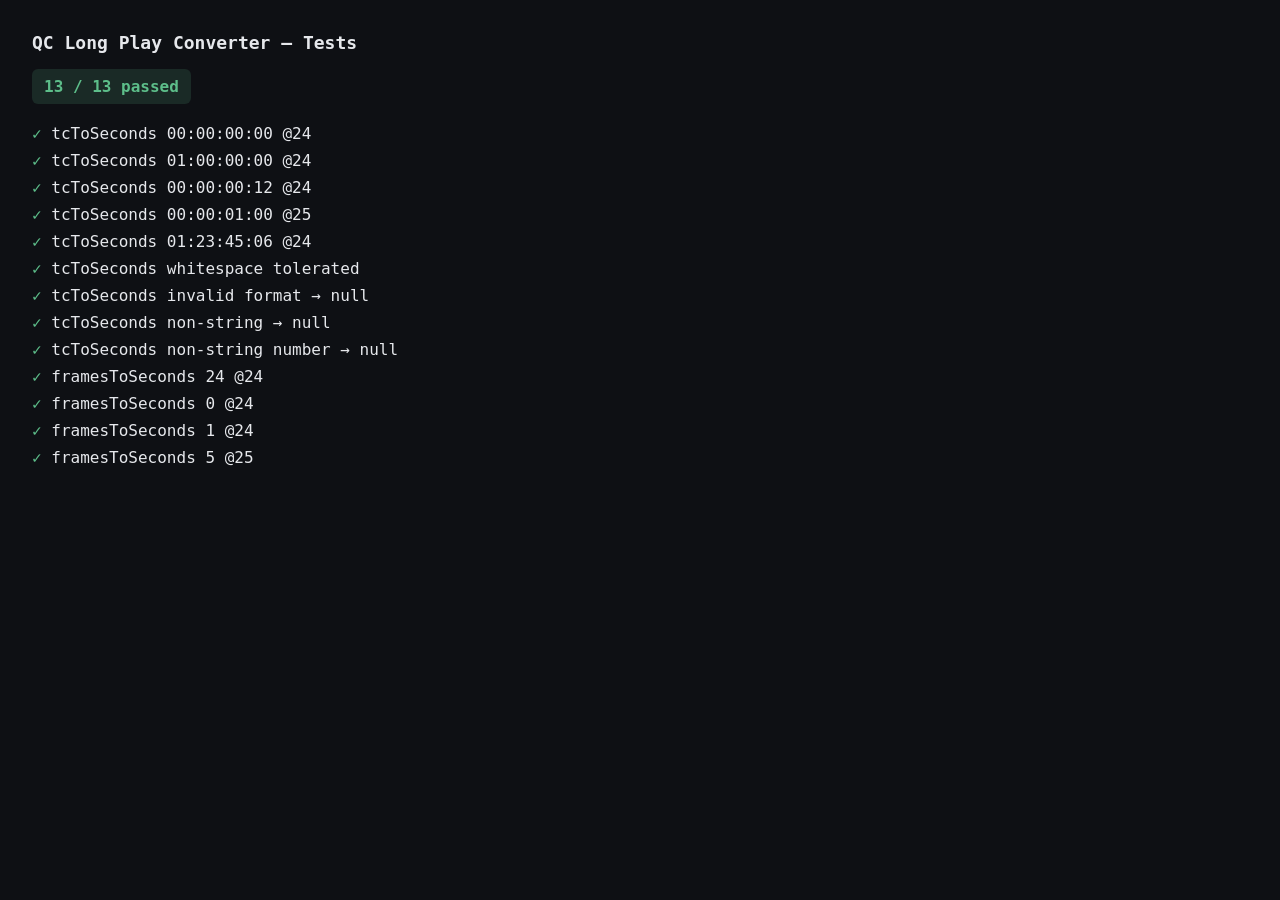
==== web/test.html @ 5fbbaab4 "Add tcToSeconds and framesToSeconds with tests" ====
<!DOCTYPE html>
<html lang="en">
<head>
<meta charset="UTF-8">
<title>QC Long Play Converter — Tests</title>
<style>
  body { font-family: ui-monospace, SFMono-Regular, Menlo, Consolas, monospace;
         background: #0E1014; color: #E6E8EC; padding: 24px; }
  h1 { font-size: 18px; margin: 0 0 16px; }
  .summary { padding: 8px 12px; border-radius: 6px; margin-bottom: 16px;
             display: inline-block; font-weight: 600; }
  .summary.pass { background: rgba(93, 190, 138, 0.15); color: #5DBE8A; }
  .summary.fail { background: rgba(232, 99, 90, 0.15); color: #E8635A; }
  .case { padding: 4px 0; }
  .case.pass::before { content: "✓ "; color: #5DBE8A; }
  .case.fail::before { content: "✗ "; color: #E8635A; }
  .case.fail { color: #E8635A; }
  .detail { color: #8A91A0; padding-left: 18px; font-size: 13px; }
</style>
</head>
<body>
<h1>QC Long Play Converter — Tests</h1>
<div id="summary" class="summary"></div>
<div id="cases"></div>

<script src="vendor/xlsx.full.min.js"></script>
<script src="qc_longplay.js"></script>
<script>
(function () {
  const cases = document.getElementById('cases');
  const summary = document.getElementById('summary');
  let passed = 0;
  let failed = 0;

  function record(label, ok, detail) {
    const div = document.createElement('div');
    div.className = 'case ' + (ok ? 'pass' : 'fail');
    div.textContent = label;
    cases.appendChild(div);
    if (!ok && detail) {
      const d = document.createElement('div');
      d.className = 'detail';
      d.textContent = detail;
      cases.appendChild(d);
    }
    if (ok) passed++; else failed++;
  }

  window.assert = function (label, condition, detail) {
    record(label, !!condition, detail);
  };
  window.assertEq = function (label, actual, expected) {
    const ok = JSON.stringify(actual) === JSON.stringify(expected);
    record(label, ok, ok ? null : `expected ${JSON.stringify(expected)}, got ${JSON.stringify(actual)}`);
  };
  window.assertThrows = function (label, fn, messageContains) {
    try {
      fn();
      record(label, false, 'expected to throw, but did not');
    } catch (e) {
      if (messageContains && !String(e.message).includes(messageContains)) {
        record(label, false, `threw '${e.message}', expected to contain '${messageContains}'`);
      } else {
        record(label, true);
      }
    }
  };

  window.runTests = function (tests) {
    tests();
    const total = passed + failed;
    summary.textContent = `${passed} / ${total} passed${failed ? ` — ${failed} failed` : ''}`;
    summary.className = 'summary ' + (failed ? 'fail' : 'pass');
    window.__testsPassed = failed === 0;
    window.__testCounts = { passed, failed, total };
  };
})();
</script>

<script>
runTests(function () {
  const { tcToSeconds, framesToSeconds } = QCLongPlay;

  // tcToSeconds
  assertEq('tcToSeconds 00:00:00:00 @24', tcToSeconds('00:00:00:00', 24), 0);
  assertEq('tcToSeconds 01:00:00:00 @24', tcToSeconds('01:00:00:00', 24), 3600);
  assertEq('tcToSeconds 00:00:00:12 @24', tcToSeconds('00:00:00:12', 24), 0.5);
  assertEq('tcToSeconds 00:00:01:00 @25', tcToSeconds('00:00:01:00', 25), 1);
  assertEq('tcToSeconds 01:23:45:06 @24',
    tcToSeconds('01:23:45:06', 24),
    1*3600 + 23*60 + 45 + 6/24);
  assertEq('tcToSeconds whitespace tolerated', tcToSeconds('  00:00:01:00  ', 24), 1);
  assertEq('tcToSeconds invalid format → null', tcToSeconds('1:2:3:4', 24), null);
  assertEq('tcToSeconds non-string → null', tcToSeconds(null, 24), null);
  assertEq('tcToSeconds non-string number → null', tcToSeconds(42, 24), null);

  // framesToSeconds
  assertEq('framesToSeconds 24 @24', framesToSeconds(24, 24), 1);
  assertEq('framesToSeconds 0 @24', framesToSeconds(0, 24), 0);
  assertEq('framesToSeconds 1 @24', framesToSeconds(1, 24), 1/24);
  assertEq('framesToSeconds 5 @25', framesToSeconds(5, 25), 0.2);
});
</script>
</body>
</html>
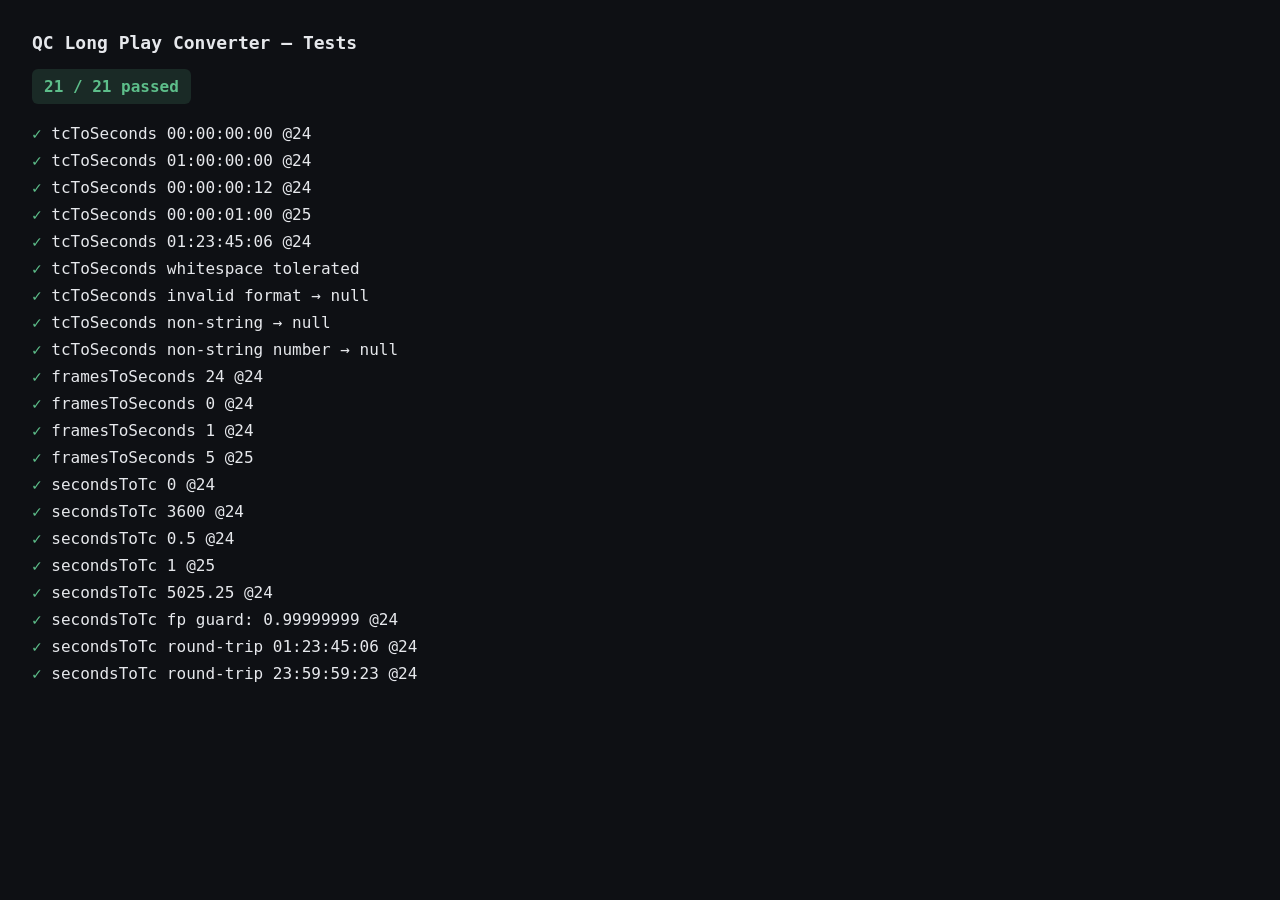
==== commit e9bb7c37: "Add secondsToTc with floating-point guard" ====
--- a/web/test.html
+++ b/web/test.html
@@ -99,6 +99,24 @@
   assertEq('framesToSeconds 0 @24', framesToSeconds(0, 24), 0);
   assertEq('framesToSeconds 1 @24', framesToSeconds(1, 24), 1/24);
   assertEq('framesToSeconds 5 @25', framesToSeconds(5, 25), 0.2);
+
+  // secondsToTc
+  const { secondsToTc } = QCLongPlay;
+  assertEq('secondsToTc 0 @24', secondsToTc(0, 24), '00:00:00:00');
+  assertEq('secondsToTc 3600 @24', secondsToTc(3600, 24), '01:00:00:00');
+  assertEq('secondsToTc 0.5 @24', secondsToTc(0.5, 24), '00:00:00:12');
+  assertEq('secondsToTc 1 @25', secondsToTc(1, 25), '00:00:01:00');
+  assertEq('secondsToTc 5025.25 @24',
+    secondsToTc(5025.25, 24),
+    '01:23:45:06');
+  // Floating-point guard: a value that rounds to fps frames must roll over to the next second.
+  assertEq('secondsToTc fp guard: 0.99999999 @24', secondsToTc(0.99999999, 24), '00:00:01:00');
+  assertEq('secondsToTc round-trip 01:23:45:06 @24',
+    secondsToTc(QCLongPlay.tcToSeconds('01:23:45:06', 24), 24),
+    '01:23:45:06');
+  assertEq('secondsToTc round-trip 23:59:59:23 @24',
+    secondsToTc(QCLongPlay.tcToSeconds('23:59:59:23', 24), 24),
+    '23:59:59:23');
 });
 </script>
 </body>
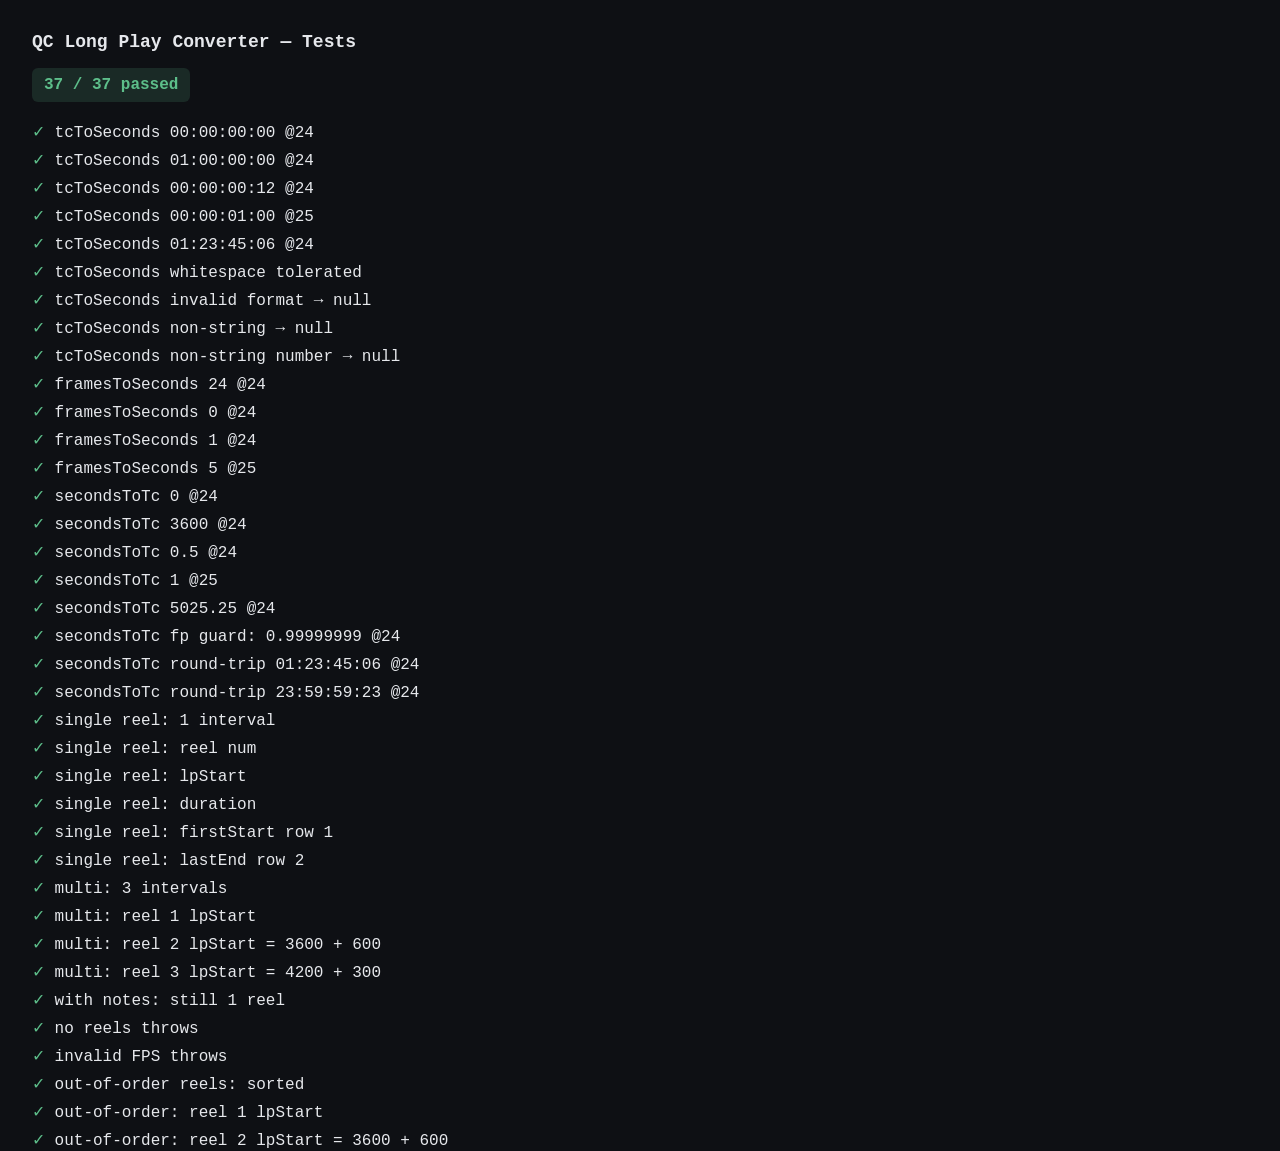
==== commit 21a3fe5f: "Add buildIntervals" ====
--- a/web/test.html
+++ b/web/test.html
@@ -117,6 +117,75 @@
   assertEq('secondsToTc round-trip 23:59:59:23 @24',
     secondsToTc(QCLongPlay.tcToSeconds('23:59:59:23', 24), 24),
     '23:59:59:23');
+
+  // buildIntervals
+  const { buildIntervals } = QCLongPlay;
+
+  // Helper: build a 2D array fixture matching the expected layout.
+  // Columns: 0=note(blank), 1=src tc, 2=dst tc, 3=descriptor.
+  function makeRows(reels, opts) {
+    opts = opts || {};
+    const rows = [[null, null, null, 'Header']];
+    for (const r of reels) {
+      rows.push([null, r.start, null, `Program Start - Reel ${r.n}`]);
+      if (r.notes) rows.push(...r.notes.map(tc => [null, tc, null, 'note']));
+      rows.push([null, r.end, null, `Program End - Reel ${r.n}`]);
+    }
+    return rows;
+  }
+
+  // Single reel
+  const single = makeRows([{ n: 1, start: '01:00:00:00', end: '01:10:00:00' }]);
+  const r1 = buildIntervals(single, { fps: 24, lpStartTc: '01:00:00:00' });
+  assertEq('single reel: 1 interval', r1.intervals.length, 1);
+  assertEq('single reel: reel num', r1.intervals[0].reel, 1);
+  assertEq('single reel: lpStart', r1.intervals[0].lpStart, 3600);
+  assertEq('single reel: duration', r1.intervals[0].duration, 600);
+  assertEq('single reel: firstStart row 1', r1.firstStart, 1);
+  assertEq('single reel: lastEnd row 2', r1.lastEnd, 2);
+
+  // Multi reel — LP cursor advances, durations preserved
+  const multi = makeRows([
+    { n: 1, start: '01:00:00:00', end: '01:10:00:00' },
+    { n: 2, start: '02:00:00:00', end: '02:05:00:00' },
+    { n: 3, start: '03:00:00:00', end: '03:07:30:00' },
+  ]);
+  const r3 = buildIntervals(multi, { fps: 24, lpStartTc: '01:00:00:00' });
+  assertEq('multi: 3 intervals', r3.intervals.length, 3);
+  assertEq('multi: reel 1 lpStart', r3.intervals[0].lpStart, 3600);
+  assertEq('multi: reel 2 lpStart = 3600 + 600', r3.intervals[1].lpStart, 4200);
+  assertEq('multi: reel 3 lpStart = 4200 + 300', r3.intervals[2].lpStart, 4500);
+
+  // Reel boundaries detected even with notes between
+  const withNotes = makeRows([
+    { n: 1, start: '01:00:00:00', end: '01:10:00:00',
+      notes: ['01:01:00:00', '01:05:30:00'] },
+  ]);
+  const rNotes = buildIntervals(withNotes, { fps: 24, lpStartTc: '01:00:00:00' });
+  assertEq('with notes: still 1 reel', rNotes.intervals.length, 1);
+
+  // Error: no reel boundaries
+  assertThrows('no reels throws',
+    () => buildIntervals([[null, null, null, 'unrelated']], { fps: 24, lpStartTc: '01:00:00:00' }),
+    'No reel boundaries found');
+
+  // Error: invalid FPS
+  assertThrows('invalid FPS throws',
+    () => buildIntervals(single, { fps: 0, lpStartTc: '01:00:00:00' }),
+    'FPS must be a positive number');
+
+  // Reels detected out of order should be sorted
+  const reordered = [
+    [null, null, null, 'Header'],
+    [null, '02:00:00:00', null, 'Program Start - Reel 2'],
+    [null, '02:05:00:00', null, 'Program End - Reel 2'],
+    [null, '01:00:00:00', null, 'Program Start - Reel 1'],
+    [null, '01:10:00:00', null, 'Program End - Reel 1'],
+  ];
+  const rReorder = buildIntervals(reordered, { fps: 24, lpStartTc: '01:00:00:00' });
+  assertEq('out-of-order reels: sorted', rReorder.intervals.map(i => i.reel), [1, 2]);
+  assertEq('out-of-order: reel 1 lpStart', rReorder.intervals[0].lpStart, 3600);
+  assertEq('out-of-order: reel 2 lpStart = 3600 + 600', rReorder.intervals[1].lpStart, 4200);
 });
 </script>
 </body>
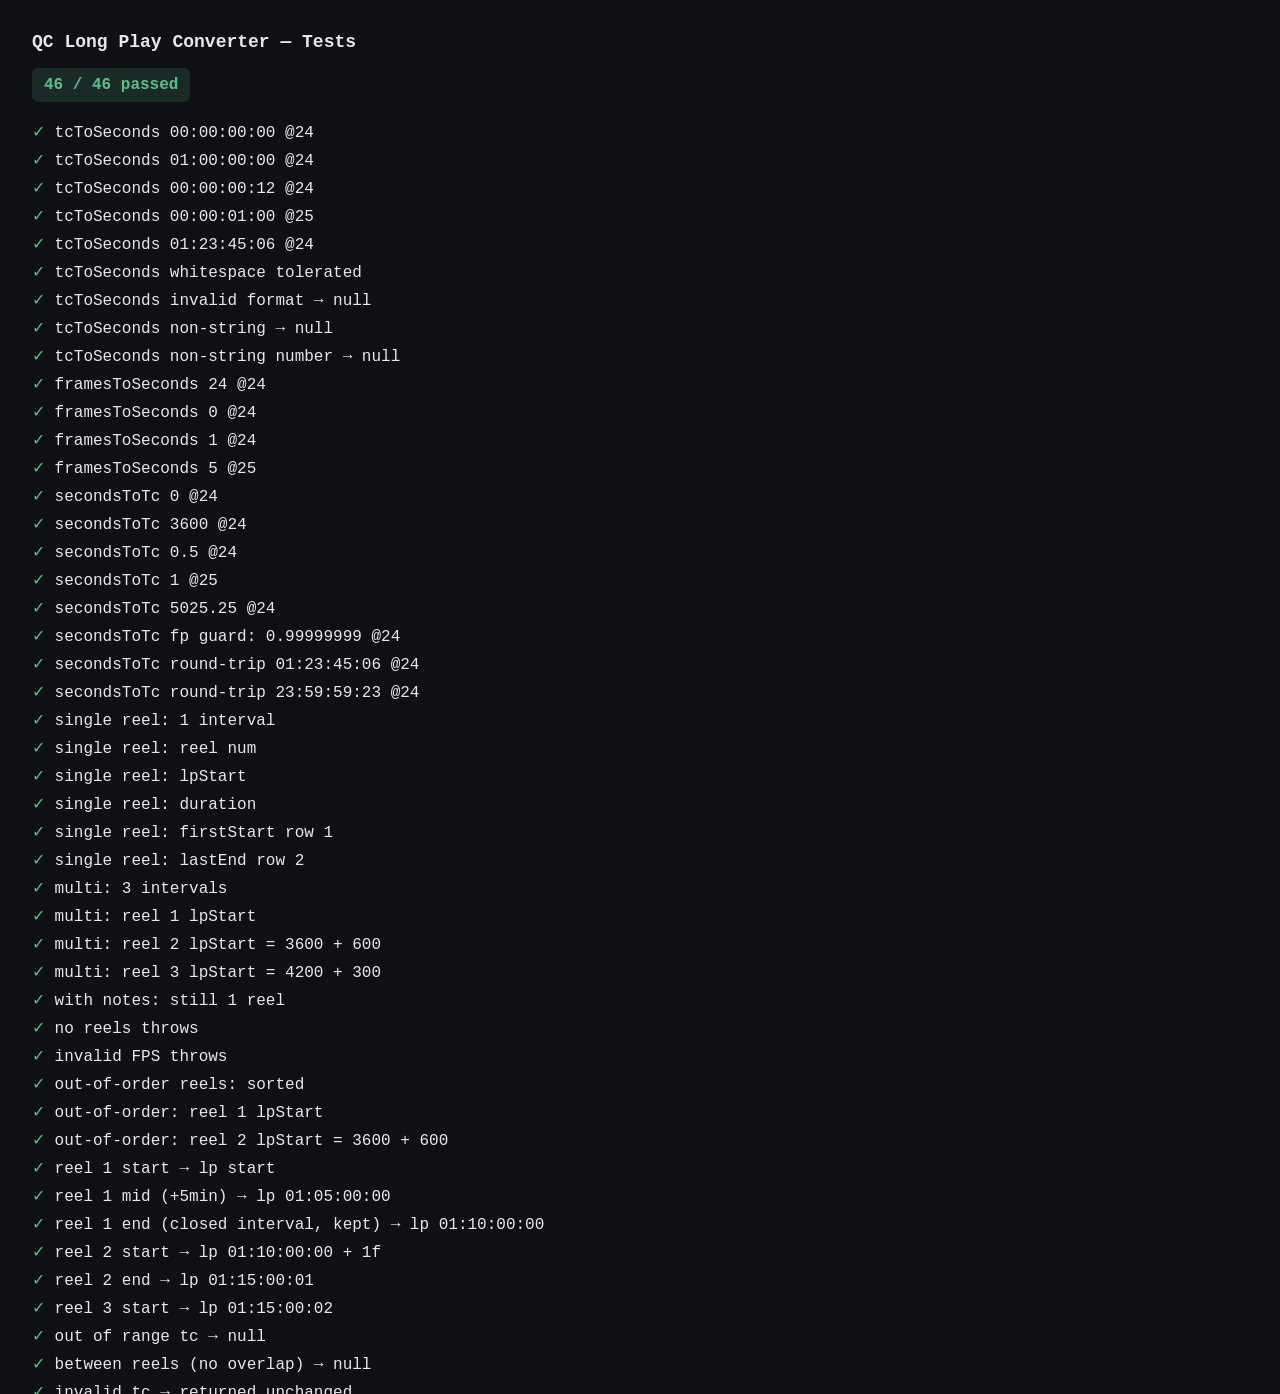
==== commit 4d8fb48e: "Add convertTc with frame correction" ====
--- a/web/test.html
+++ b/web/test.html
@@ -186,6 +186,45 @@
   assertEq('out-of-order reels: sorted', rReorder.intervals.map(i => i.reel), [1, 2]);
   assertEq('out-of-order: reel 1 lpStart', rReorder.intervals[0].lpStart, 3600);
   assertEq('out-of-order: reel 2 lpStart = 3600 + 600', rReorder.intervals[1].lpStart, 4200);
+
+  // convertTc
+  const { convertTc } = QCLongPlay;
+  const cMulti = buildIntervals(makeRows([
+    { n: 1, start: '01:00:00:00', end: '01:10:00:00' },
+    { n: 2, start: '02:00:00:00', end: '02:05:00:00' },
+    { n: 3, start: '03:00:00:00', end: '03:07:30:00' },
+  ]), { fps: 24, lpStartTc: '01:00:00:00' });
+
+  // Reel 1: no correction, +0f
+  assertEq('reel 1 start → lp start',
+    convertTc('01:00:00:00', cMulti.intervals, 24), '01:00:00:00');
+  assertEq('reel 1 mid (+5min) → lp 01:05:00:00',
+    convertTc('01:05:00:00', cMulti.intervals, 24), '01:05:00:00');
+  assertEq('reel 1 end (closed interval, kept) → lp 01:10:00:00',
+    convertTc('01:10:00:00', cMulti.intervals, 24), '01:10:00:00');
+
+  // Reel 2: +1f correction
+  // 02:00:00:00 in source maps to 01:10:00:00 + 1f in LP
+  assertEq('reel 2 start → lp 01:10:00:00 + 1f',
+    convertTc('02:00:00:00', cMulti.intervals, 24), '01:10:00:01');
+  // 02:05:00:00 = end of reel 2 → lp end = 01:15:00:00 + 1f
+  assertEq('reel 2 end → lp 01:15:00:01',
+    convertTc('02:05:00:00', cMulti.intervals, 24), '01:15:00:01');
+
+  // Reel 3: +2f correction
+  // 03:00:00:00 → lp 01:15:00:00 + 2f
+  assertEq('reel 3 start → lp 01:15:00:02',
+    convertTc('03:00:00:00', cMulti.intervals, 24), '01:15:00:02');
+
+  // Out of range → null
+  assertEq('out of range tc → null',
+    convertTc('00:30:00:00', cMulti.intervals, 24), null);
+  assertEq('between reels (no overlap) → null',
+    convertTc('01:30:00:00', cMulti.intervals, 24), null);
+
+  // Invalid TC string → returned unchanged (matches Python's convert_tc_corrected)
+  assertEq('invalid tc → returned unchanged',
+    convertTc('not-a-tc', cMulti.intervals, 24), 'not-a-tc');
 });
 </script>
 </body>
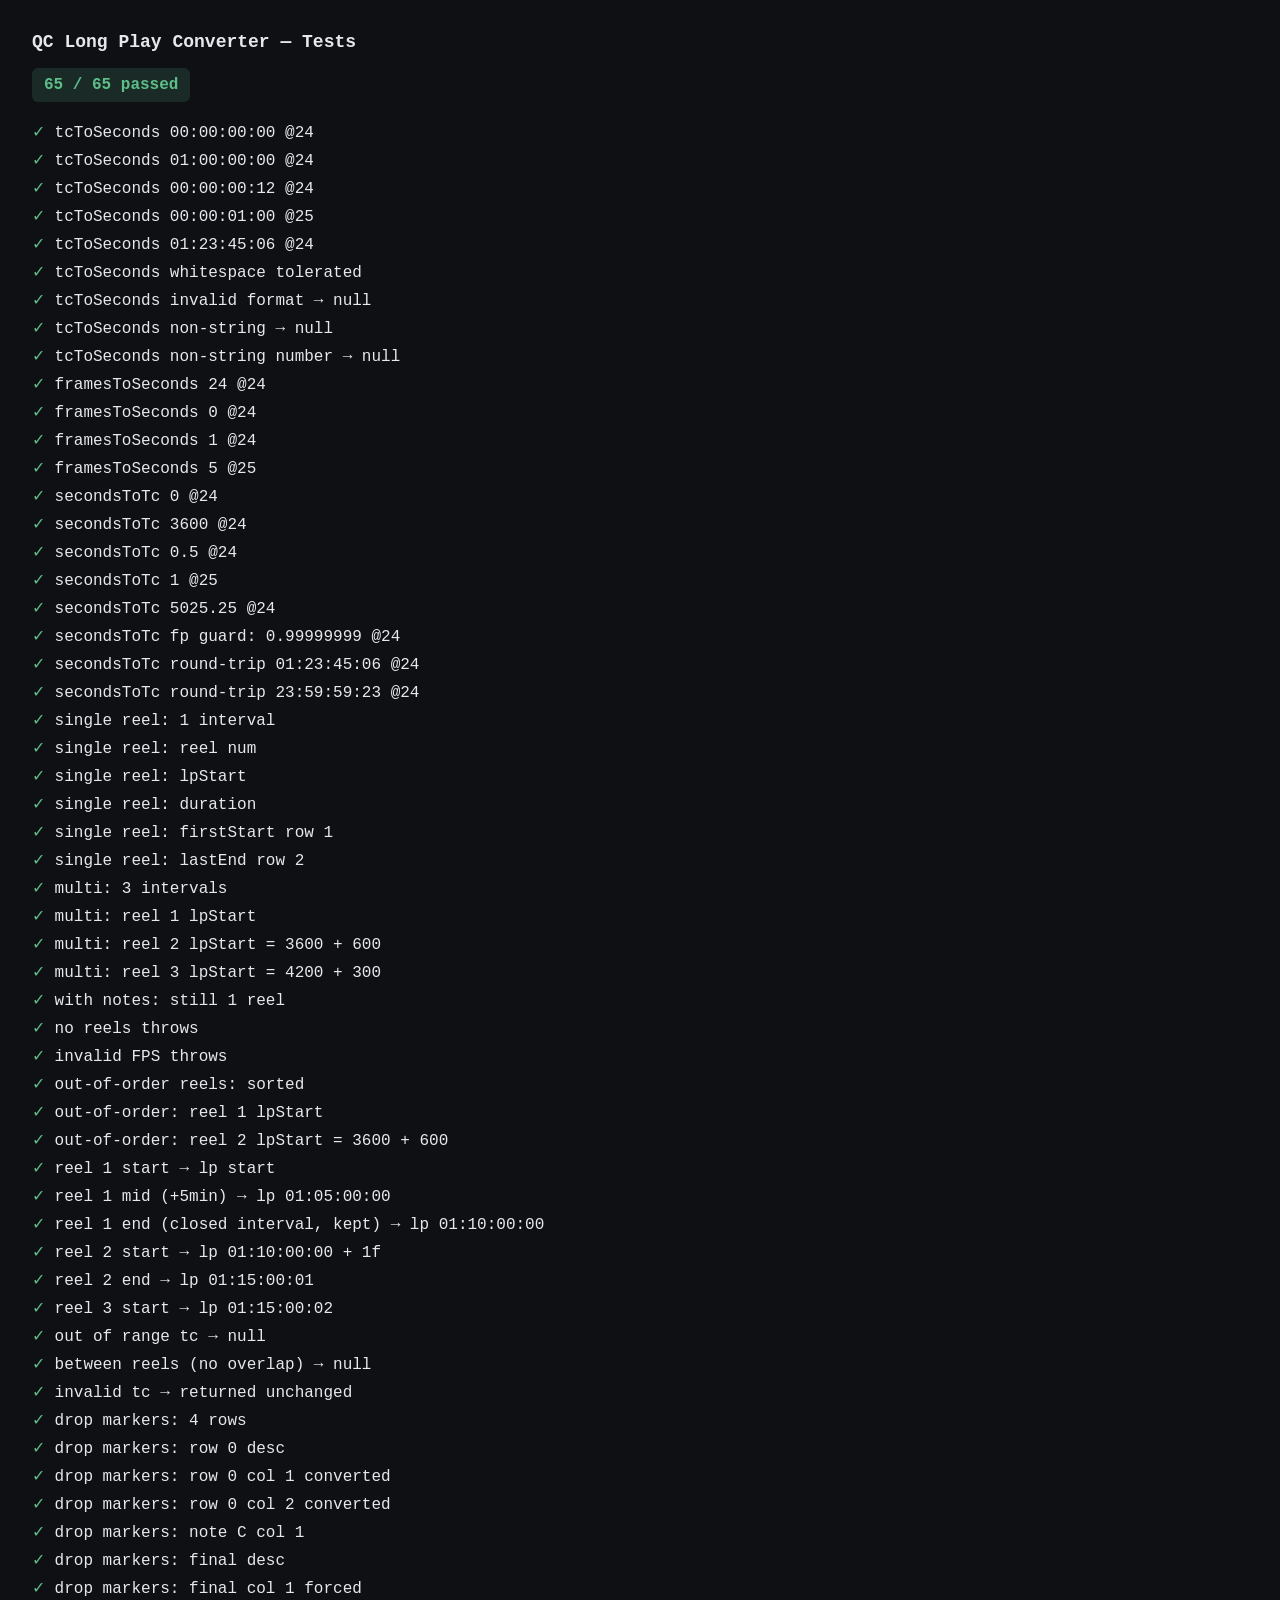
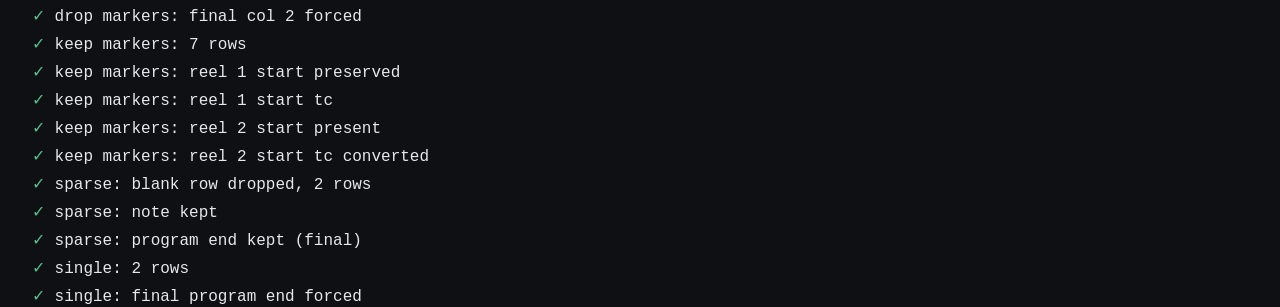
==== commit 1bf461fb: "Add processRows with marker handling and final TC forcing Co-Authored-By: Claude Opus 4.7 (1M contex" ====
--- a/web/test.html
+++ b/web/test.html
@@ -225,6 +225,85 @@
   // Invalid TC string → returned unchanged (matches Python's convert_tc_corrected)
   assertEq('invalid tc → returned unchanged',
     convertTc('not-a-tc', cMulti.intervals, 24), 'not-a-tc');
+
+  // processRows
+  const { processRows } = QCLongPlay;
+
+  // Build a fixture with two reels and content in between markers.
+  // Layout columns: 0=blank, 1=src tc, 2=dst tc, 3=descriptor
+  const procFixture = [
+    [null, null, null, 'Header'],
+    [null, '01:00:00:00', '01:00:00:00', 'Program Start - Reel 1'],
+    [null, '01:01:00:00', '01:01:30:00', 'note A in reel 1'],
+    [null, '01:09:00:00', '01:09:30:00', 'note B in reel 1'],
+    [null, '01:10:00:00', '01:10:00:00', 'Program End - Reel 1'],
+    [null, '02:00:00:00', '02:00:00:00', 'Program Start - Reel 2'],
+    [null, '02:02:30:00', '02:03:00:00', 'note C in reel 2'],
+    [null, '02:05:00:00', '02:05:00:00', 'Program End - Reel 2'],
+  ];
+
+  // Default opts: dropMarkers = true
+  const dropped = processRows(procFixture, { fps: 24, lpStartTc: '01:00:00:00' });
+  // Expected output rows: notes A, B (from reel 1), note C (from reel 2),
+  // and the final Program End - Reel 2 (always kept, with forced LP TC).
+  // Reel 1 starts at LP 01:00:00:00, +0f correction.
+  // Reel 2 starts at LP 01:10:00:00, +1f correction.
+  // Final Program End forced to: lastReelLpStart + lastReelDuration + correction + 1f
+  //   = 01:10:00:00 + 5min + 1f + 1f = 01:15:00:02
+  assertEq('drop markers: 4 rows', dropped.length, 4);
+  assertEq('drop markers: row 0 desc', dropped[0][3], 'note A in reel 1');
+  assertEq('drop markers: row 0 col 1 converted',
+    dropped[0][1], '01:01:00:00');
+  assertEq('drop markers: row 0 col 2 converted',
+    dropped[0][2], '01:01:30:00');
+  // note C: source 02:02:30:00 → reel 2 + offset 2:30 + 1f = 01:12:30:01
+  assertEq('drop markers: note C col 1', dropped[2][1], '01:12:30:01');
+  // final program end forced
+  assertEq('drop markers: final desc', dropped[3][3], 'Program End - Reel 2');
+  assertEq('drop markers: final col 1 forced', dropped[3][1], '01:15:00:02');
+  assertEq('drop markers: final col 2 forced', dropped[3][2], '01:15:00:02');
+
+  // dropMarkers = false: keep inter-reel markers too
+  const kept = processRows(procFixture, { fps: 24, lpStartTc: '01:00:00:00', dropMarkers: false });
+  assertEq('keep markers: 7 rows', kept.length, 7);
+  // Program Start - Reel 1 → converted: 01:00:00:00 stays
+  assertEq('keep markers: reel 1 start preserved', kept[0][3], 'Program Start - Reel 1');
+  assertEq('keep markers: reel 1 start tc', kept[0][1], '01:00:00:00');
+  // Program Start - Reel 2 → 02:00:00:00 → 01:10:00:01
+  // (interval lookup returns LP 01:10:00:00 + 1f)
+  const reel2StartIdx = kept.findIndex(r => r[3] === 'Program Start - Reel 2');
+  assert('keep markers: reel 2 start present', reel2StartIdx !== -1);
+  assertEq('keep markers: reel 2 start tc converted',
+    kept[reel2StartIdx][1], '01:10:00:01');
+
+  // Empty rows within range with no descriptor are dropped
+  const sparseFixture = [
+    [null, null, null, 'Header'],
+    [null, '01:00:00:00', null, 'Program Start - Reel 1'],
+    [null, null, null, null],  // blank — should be dropped
+    [null, '01:05:00:00', null, 'note inside reel'],
+    [null, '01:10:00:00', null, 'Program End - Reel 1'],
+  ];
+  const sparse = processRows(sparseFixture, { fps: 24, lpStartTc: '01:00:00:00' });
+  assertEq('sparse: blank row dropped, 2 rows', sparse.length, 2);
+  assertEq('sparse: note kept', sparse[0][3], 'note inside reel');
+  assertEq('sparse: program end kept (final)', sparse[1][3], 'Program End - Reel 1');
+
+  // Single-reel case
+  const singleFixture = [
+    [null, '01:00:00:00', null, 'Program Start - Reel 1'],
+    [null, '01:00:30:00', null, 'note'],
+    [null, '01:01:00:00', null, 'Program End - Reel 1'],
+  ];
+  const singleResult = processRows(singleFixture, { fps: 24, lpStartTc: '01:00:00:00' });
+  // Reel 1, +0f correction, duration 1 minute. Final TC = 01:01:00:00 + 1f
+  assertEq('single: 2 rows', singleResult.length, 2);
+  assertEq('single: final program end forced', singleResult[1][1], '01:01:00:01');
+
+  // Error propagation
+  assertThrows('processRows: no reels throws',
+    () => processRows([[null, null, null, 'unrelated']], { fps: 24, lpStartTc: '01:00:00:00' }),
+    'No reel boundaries found');
 });
 </script>
 </body>
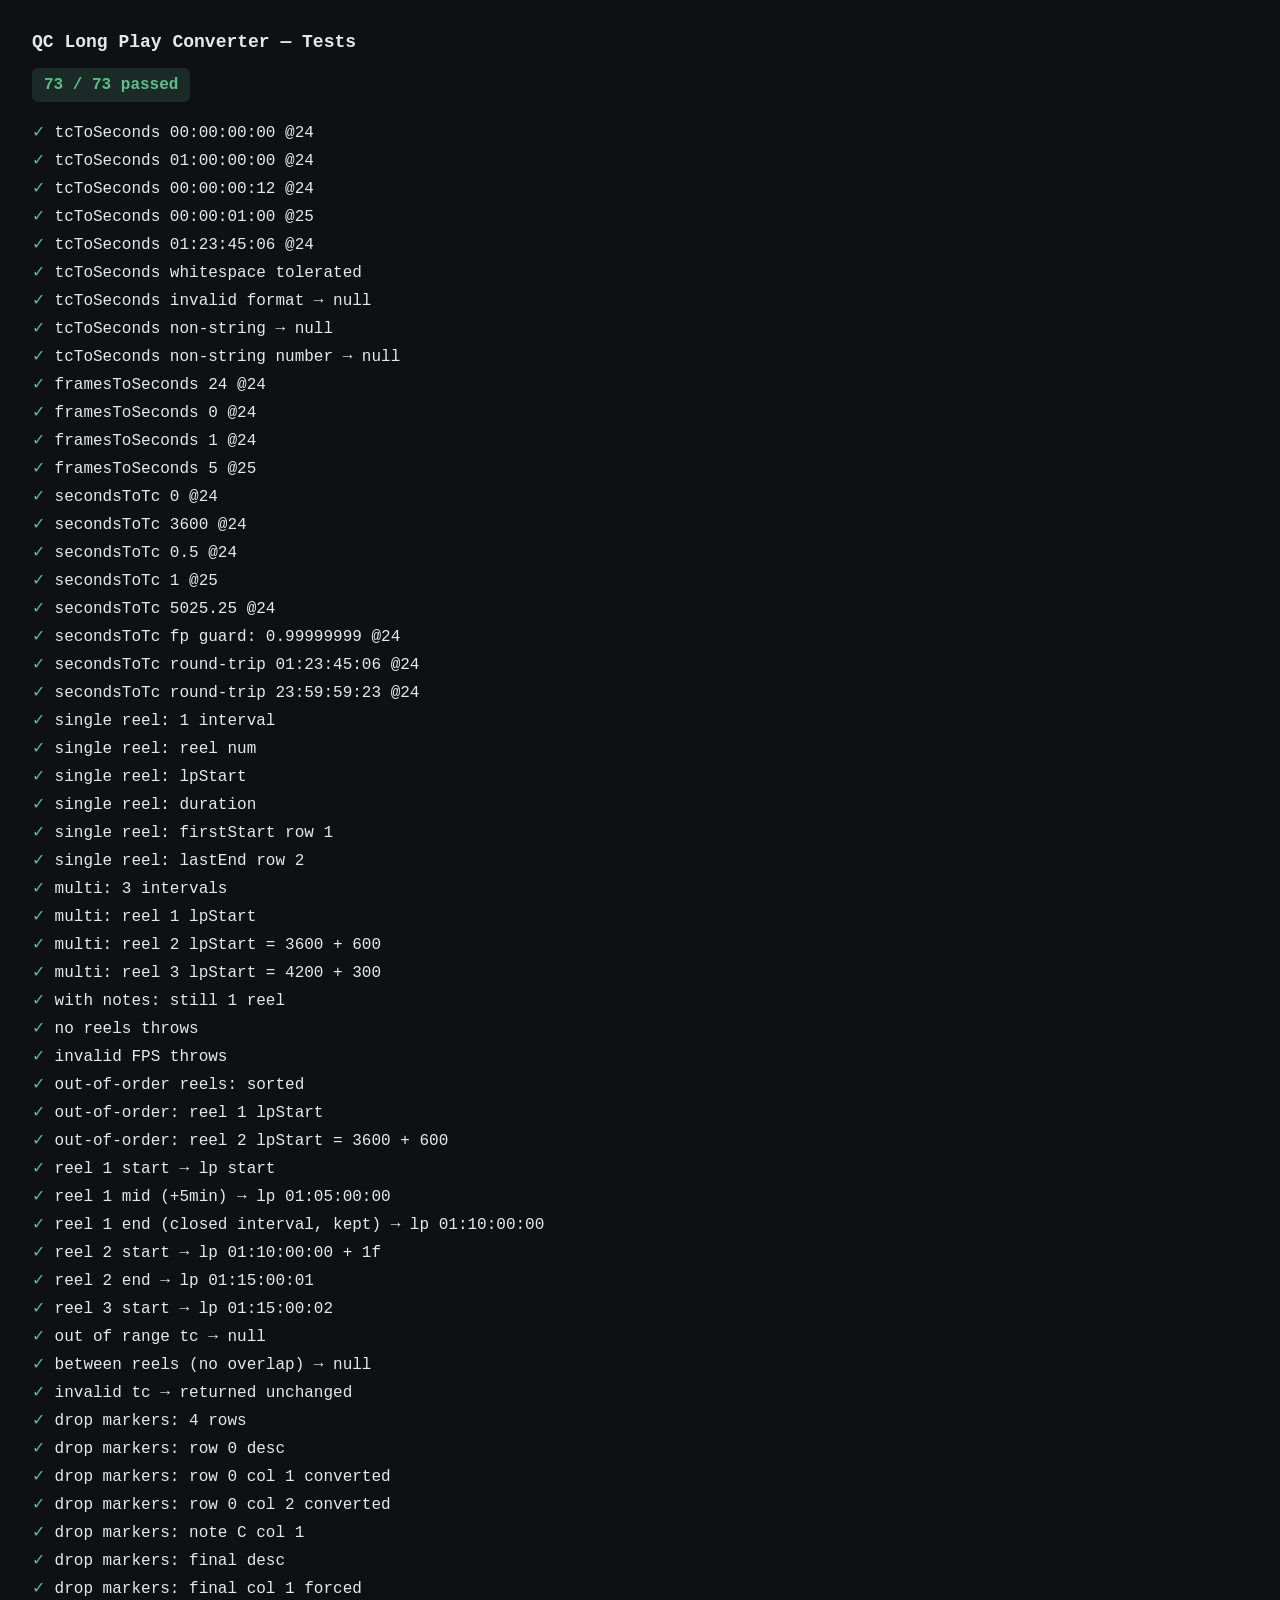
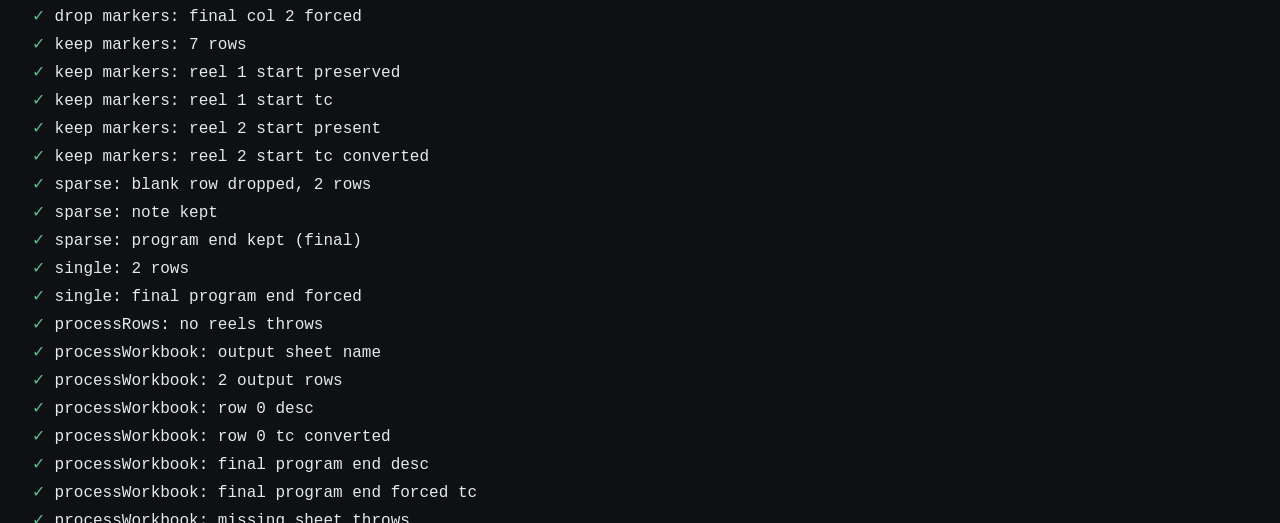
==== commit e041dcec: "Add processWorkbook wrapper for SheetJS" ====
--- a/web/test.html
+++ b/web/test.html
@@ -304,6 +304,46 @@
   assertThrows('processRows: no reels throws',
     () => processRows([[null, null, null, 'unrelated']], { fps: 24, lpStartTc: '01:00:00:00' }),
     'No reel boundaries found');
+
+  // processWorkbook
+  const { processWorkbook } = QCLongPlay;
+
+  function makeWorkbook(rows, sheetName) {
+    const ws = XLSX.utils.aoa_to_sheet(rows);
+    const wb = XLSX.utils.book_new();
+    XLSX.utils.book_append_sheet(wb, ws, sheetName);
+    return wb;
+  }
+
+  const wbRows = [
+    [null, null, null, 'Header'],
+    [null, '01:00:00:00', null, 'Program Start - Reel 1'],
+    [null, '01:05:00:00', null, 'note'],
+    [null, '01:10:00:00', null, 'Program End - Reel 1'],
+  ];
+  const wb = makeWorkbook(wbRows, 'QC Report');
+
+  const newWb = processWorkbook(wb, { sheetName: 'QC Report', fps: 24, lpStartTc: '01:00:00:00' });
+  assertEq('processWorkbook: output sheet name',
+    newWb.SheetNames[0], 'QC Report LongPlay');
+
+  const outSheet = newWb.Sheets['QC Report LongPlay'];
+  const outRows = XLSX.utils.sheet_to_json(outSheet, { header: 1, raw: false, defval: null });
+  assertEq('processWorkbook: 2 output rows', outRows.length, 2);
+  assertEq('processWorkbook: row 0 desc', outRows[0][3], 'note');
+  assertEq('processWorkbook: row 0 tc converted', outRows[0][1], '01:05:00:00');
+  assertEq('processWorkbook: final program end desc', outRows[1][3], 'Program End - Reel 1');
+  assertEq('processWorkbook: final program end forced tc', outRows[1][1], '01:10:00:01');
+
+  // Error: sheet not found
+  assertThrows('processWorkbook: missing sheet throws',
+    () => processWorkbook(wb, { sheetName: 'Nope', fps: 24, lpStartTc: '01:00:00:00' }),
+    "Sheet 'Nope' not found");
+
+  // Default options
+  const defaultsResult = processWorkbook(wb);
+  assertEq('processWorkbook: defaults to QC Report sheet',
+    defaultsResult.SheetNames[0], 'QC Report LongPlay');
 });
 </script>
 </body>
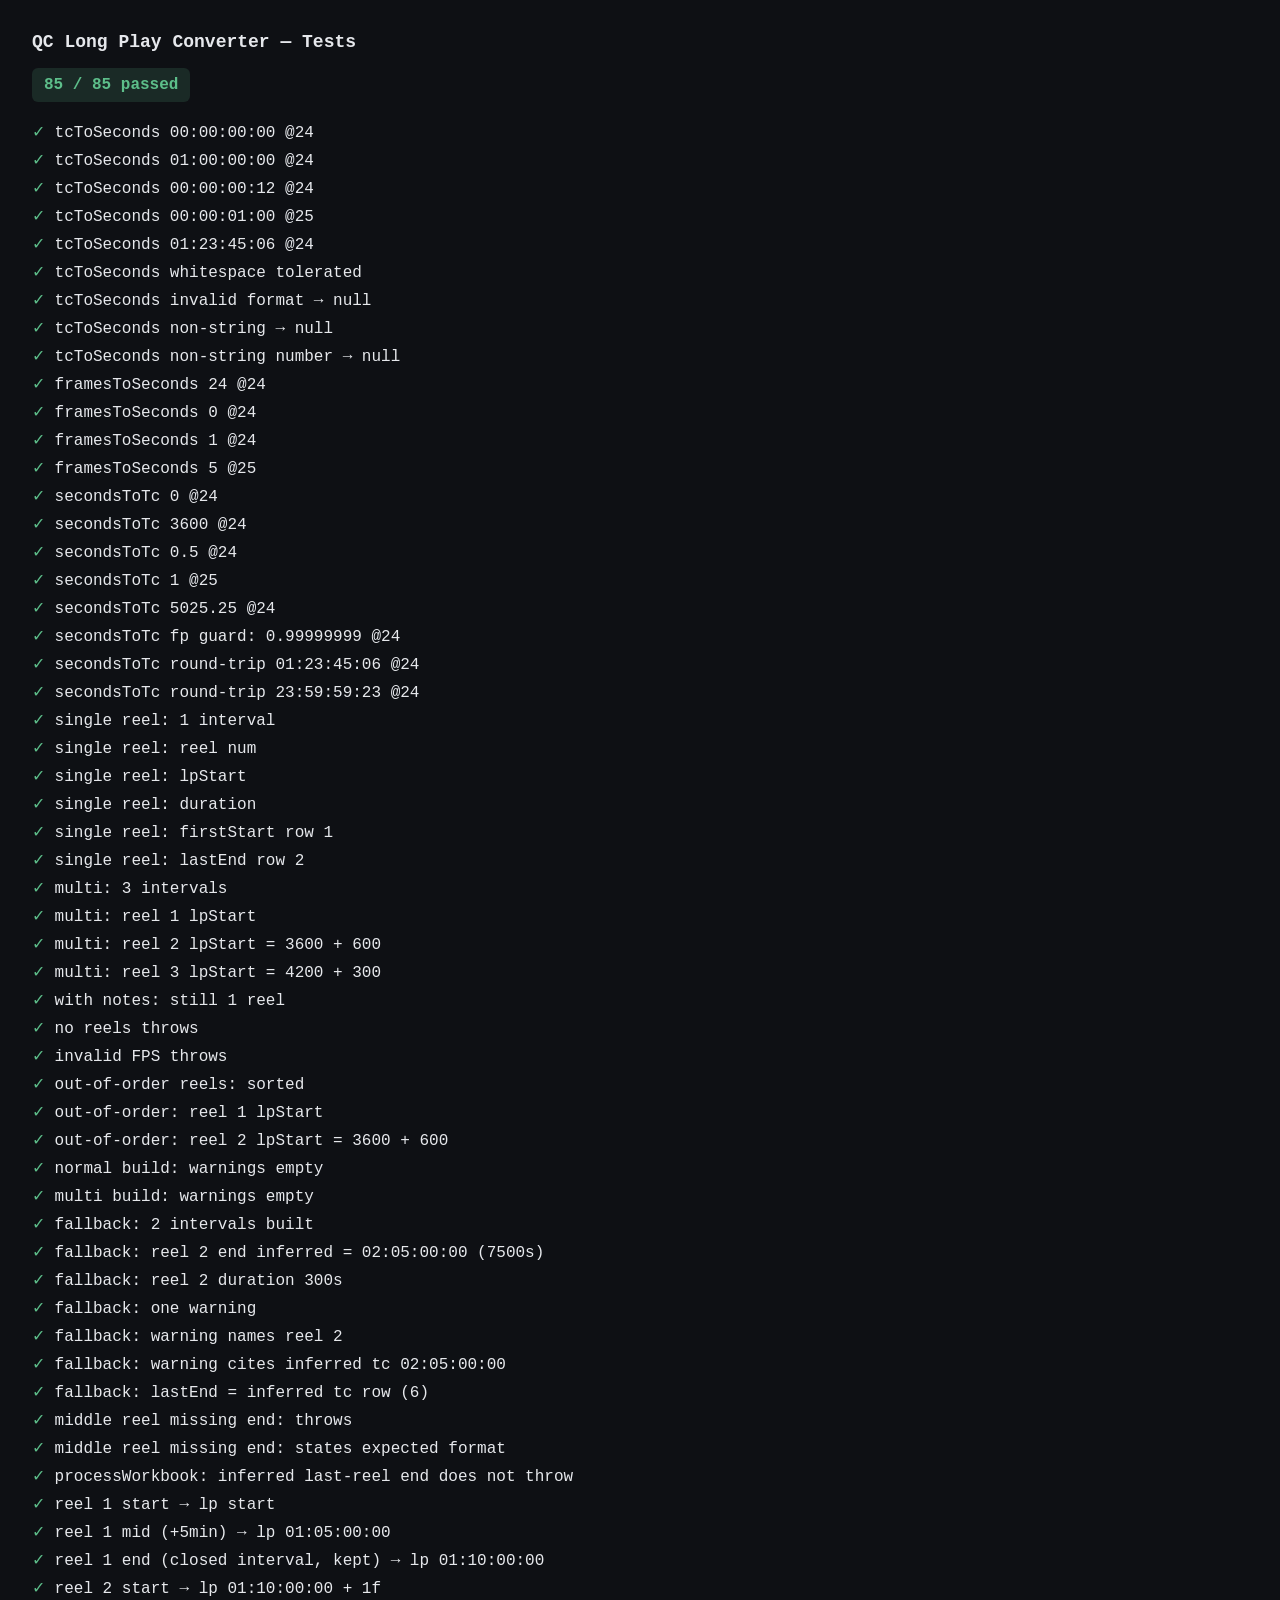
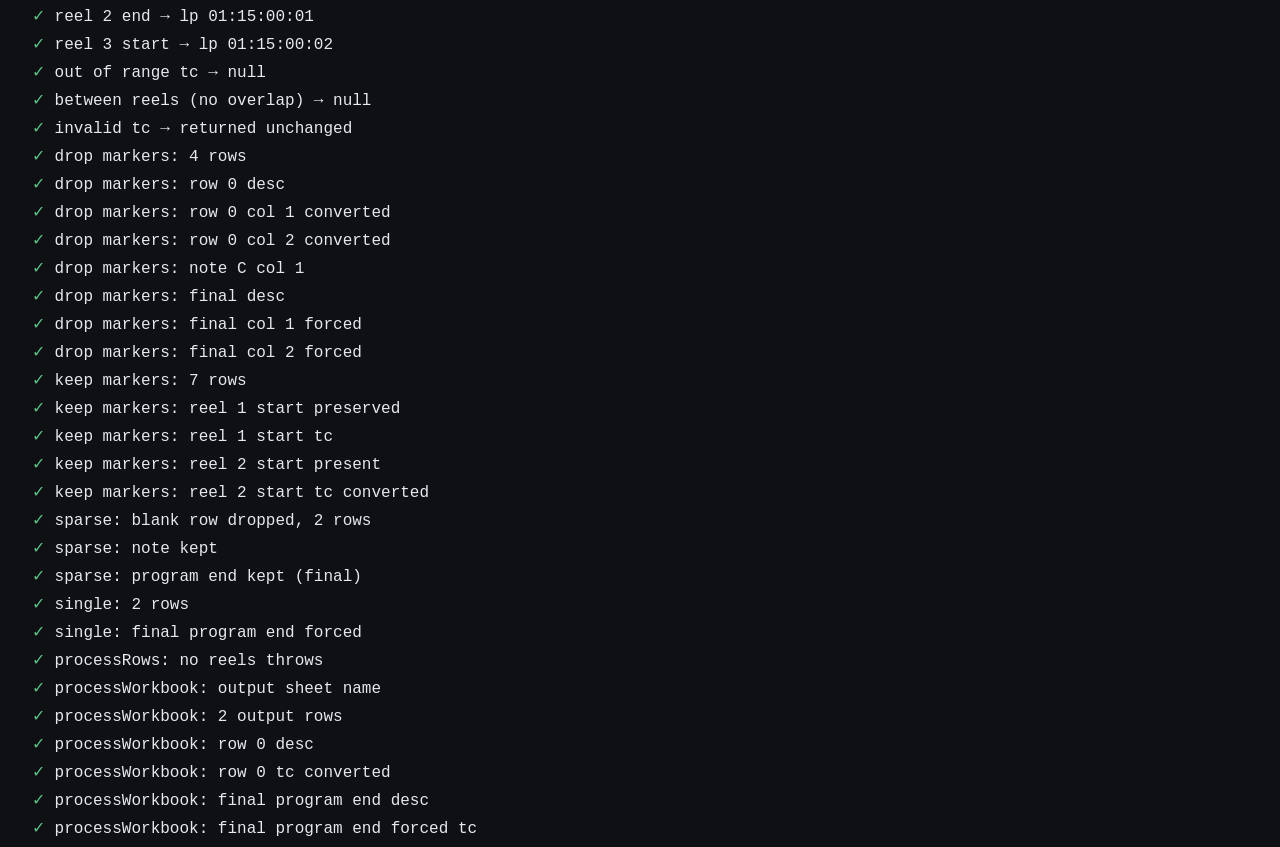
==== commit 35be3497: "Restyle web tool to Pixelogic theme; add boundary fallback + reset Apply the Pixelogic house style (" ====
--- a/web/test.html
+++ b/web/test.html
@@ -187,6 +187,60 @@
   assertEq('out-of-order: reel 1 lpStart', rReorder.intervals[0].lpStart, 3600);
   assertEq('out-of-order: reel 2 lpStart = 3600 + 600', rReorder.intervals[1].lpStart, 4200);
 
+  // Normal builds expose an empty warnings array
+  assertEq('normal build: warnings empty', r1.warnings, []);
+  assertEq('multi build: warnings empty', r3.warnings, []);
+
+  // Missing-boundary fallback: last reel with no Program End marker
+  // infers its end from the last timecode in the sheet and warns.
+  const lastReelNoEnd = [
+    [null, null, null, 'Header'],
+    [null, '01:00:00:00', null, 'Program Start - Reel 1'],
+    [null, '01:05:00:00', null, 'note in reel 1'],
+    [null, '01:10:00:00', null, 'Program End - Reel 1'],
+    [null, '02:00:00:00', null, 'Program Start - Reel 2'],
+    [null, '02:03:00:00', null, 'note in reel 2'],
+    [null, '02:05:00:00', null, 'last tc, no end marker'],
+  ];
+  const rFallback = buildIntervals(lastReelNoEnd, { fps: 24, lpStartTc: '01:00:00:00' });
+  assertEq('fallback: 2 intervals built', rFallback.intervals.length, 2);
+  assertEq('fallback: reel 2 end inferred = 02:05:00:00 (7500s)',
+    rFallback.intervals[1].reelEnd, 7500);
+  assertEq('fallback: reel 2 duration 300s', rFallback.intervals[1].duration, 300);
+  assertEq('fallback: one warning', rFallback.warnings.length, 1);
+  assert('fallback: warning names reel 2',
+    rFallback.warnings[0].includes('Reel 2'), rFallback.warnings[0]);
+  assert('fallback: warning cites inferred tc 02:05:00:00',
+    rFallback.warnings[0].includes('02:05:00:00'), rFallback.warnings[0]);
+
+  // Missing-boundary fallback: lastEnd extends to the inferred end row
+  assertEq('fallback: lastEnd = inferred tc row (6)', rFallback.lastEnd, 6);
+
+  // Middle reel missing its end marker → clear, actionable error (no inference)
+  const middleReelNoEnd = [
+    [null, null, null, 'Header'],
+    [null, '01:00:00:00', null, 'Program Start - Reel 1'],
+    [null, '02:00:00:00', null, 'Program Start - Reel 2'],
+    [null, '02:05:00:00', null, 'Program End - Reel 2'],
+  ];
+  assertThrows('middle reel missing end: throws',
+    () => buildIntervals(middleReelNoEnd, { fps: 24, lpStartTc: '01:00:00:00' }),
+    "missing its 'Program End - Reel 1' marker");
+  assertThrows('middle reel missing end: states expected format',
+    () => buildIntervals(middleReelNoEnd, { fps: 24, lpStartTc: '01:00:00:00' }),
+    "timecode (HH:MM:SS:FF) in column 2");
+
+  // processWorkbook tolerates an inferred last-reel end (does not throw)
+  (function () {
+    const ws = XLSX.utils.aoa_to_sheet(lastReelNoEnd);
+    const wb = XLSX.utils.book_new();
+    XLSX.utils.book_append_sheet(wb, ws, 'QC Report');
+    let threw = false;
+    try { QCLongPlay.processWorkbook(wb, { sheetName: 'QC Report', fps: 24, lpStartTc: '01:00:00:00' }); }
+    catch (e) { threw = true; }
+    assert('processWorkbook: inferred last-reel end does not throw', !threw);
+  })();
+
   // convertTc
   const { convertTc } = QCLongPlay;
   const cMulti = buildIntervals(makeRows([
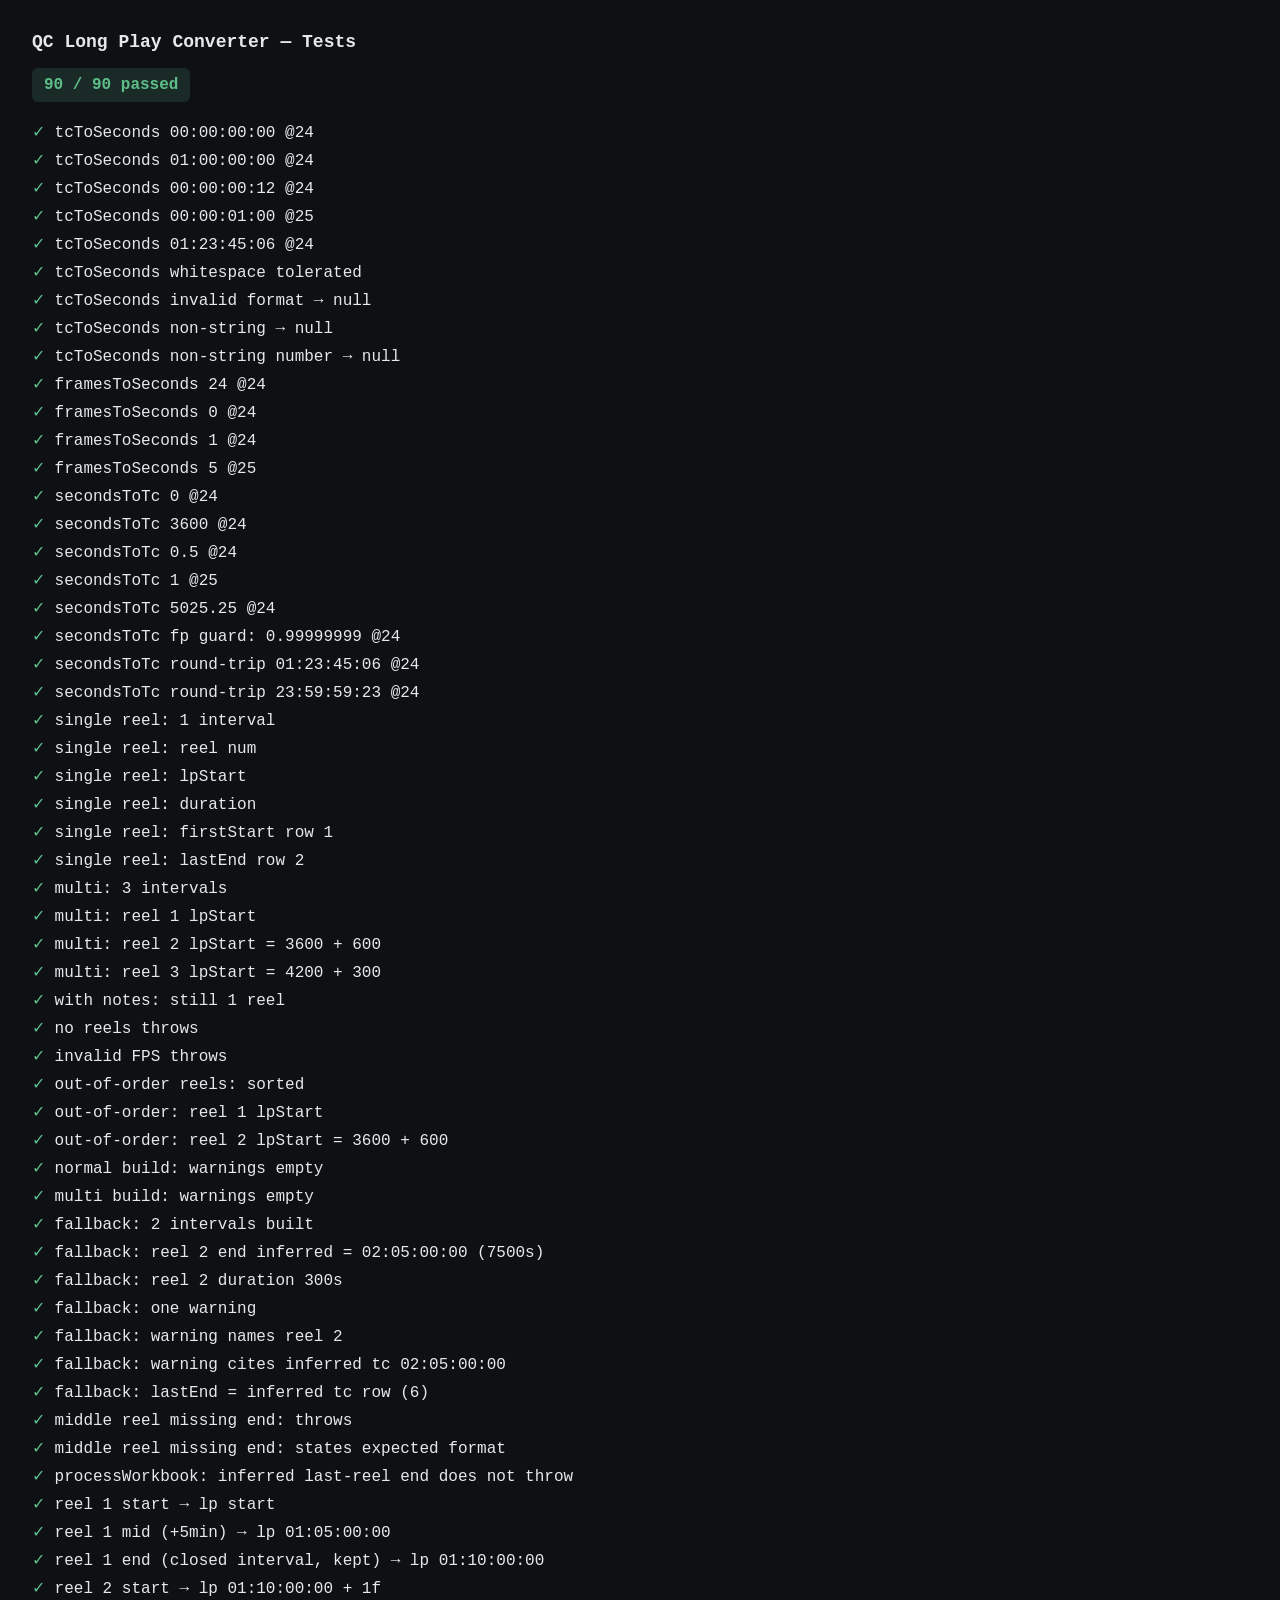
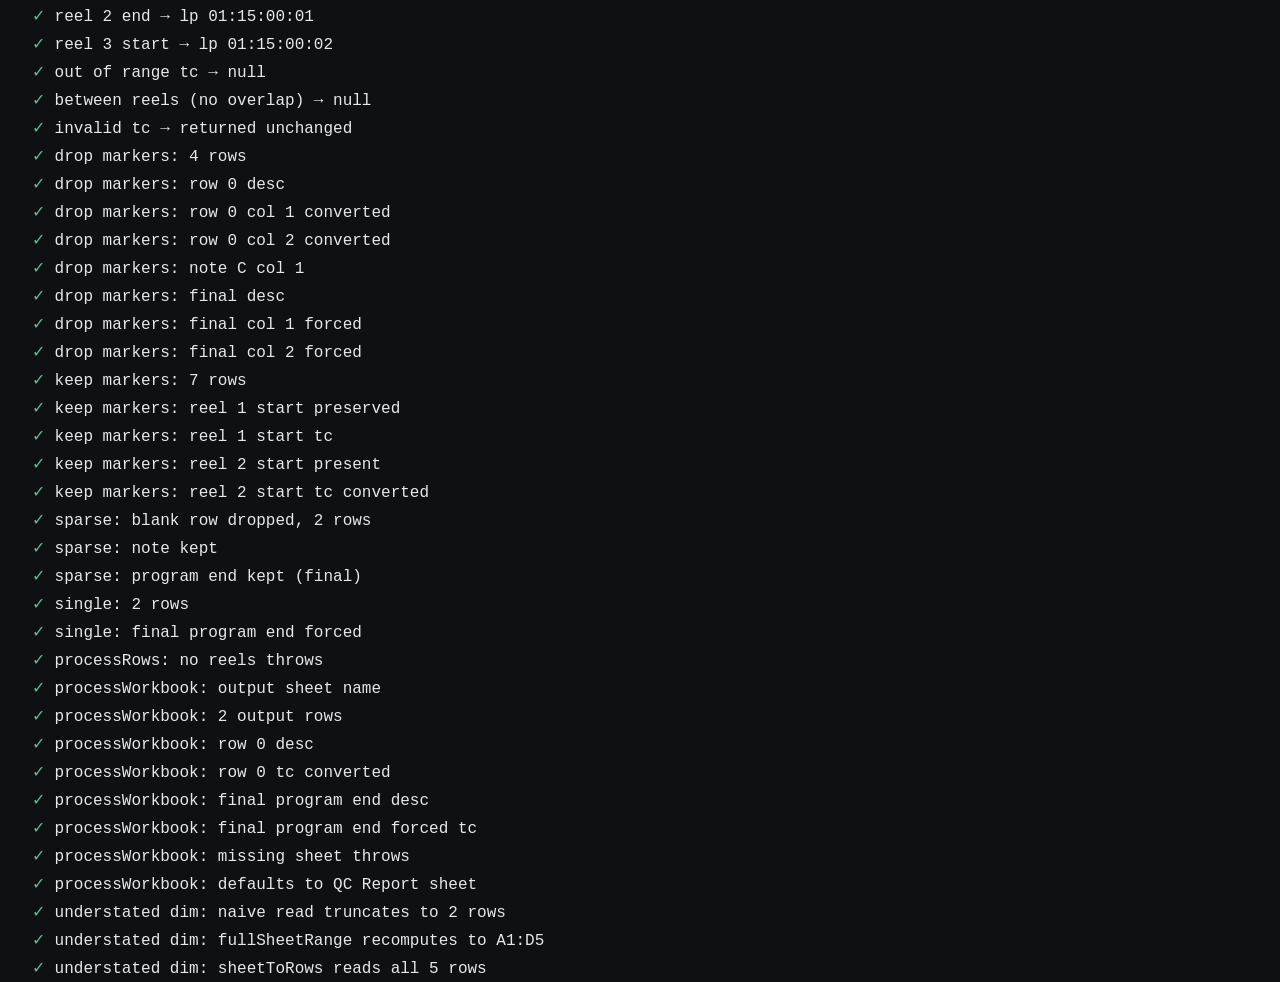
==== commit ec65d7c1: "Fix SheetJS dropping rows when worksheet dimension is understated Some QC report exports (e.g. Alula" ====
--- a/web/test.html
+++ b/web/test.html
@@ -398,6 +398,40 @@
   const defaultsResult = processWorkbook(wb);
   assertEq('processWorkbook: defaults to QC Report sheet',
     defaultsResult.SheetNames[0], 'QC Report LongPlay');
+
+  // Understated worksheet dimension (the Alula QC report bug): some exports
+  // declare a too-small <dimension>, so the markers sit BELOW the declared
+  // range. sheetToRows must recompute the range from the actual cells.
+  const { sheetToRows, fullSheetRange } = QCLongPlay;
+  (function () {
+    const fullRows = [
+      [null, null, null, 'Header'],
+      [null, '01:00:00:00', null, 'note above declared range'],
+      [null, '01:00:00:00', null, 'Program Start - Reel 1'],
+      [null, '01:05:00:00', null, 'finding'],
+      [null, '01:10:00:00', null, 'Program End - Reel 1'],
+    ];
+    const ws = XLSX.utils.aoa_to_sheet(fullRows);
+    // Sabotage the declared dimension to only cover the first 2 rows.
+    ws['!ref'] = 'A1:D2';
+    // Reading by the (wrong) declared range would lose the markers entirely.
+    const naive = XLSX.utils.sheet_to_json(ws, { header: 1, raw: false, defval: null });
+    assertEq('understated dim: naive read truncates to 2 rows', naive.length, 2);
+    // sheetToRows recovers the full range.
+    assertEq('understated dim: fullSheetRange recomputes to A1:D5',
+      fullSheetRange(ws), 'A1:D5');
+    const recovered = sheetToRows(ws);
+    assertEq('understated dim: sheetToRows reads all 5 rows', recovered.length, 5);
+    const built = buildIntervals(recovered, { fps: 24, lpStartTc: '01:00:00:00' });
+    assertEq('understated dim: markers now detected (1 reel)', built.intervals.length, 1);
+
+    // End-to-end through a workbook with the bad dimension → must not throw.
+    const wb2 = XLSX.utils.book_new();
+    XLSX.utils.book_append_sheet(wb2, ws, 'QC Report');
+    const out = processWorkbook(wb2, { sheetName: 'QC Report', fps: 24, lpStartTc: '01:00:00:00' });
+    assertEq('understated dim: processWorkbook produces output sheet',
+      out.SheetNames[0], 'QC Report LongPlay');
+  })();
 });
 </script>
 </body>
